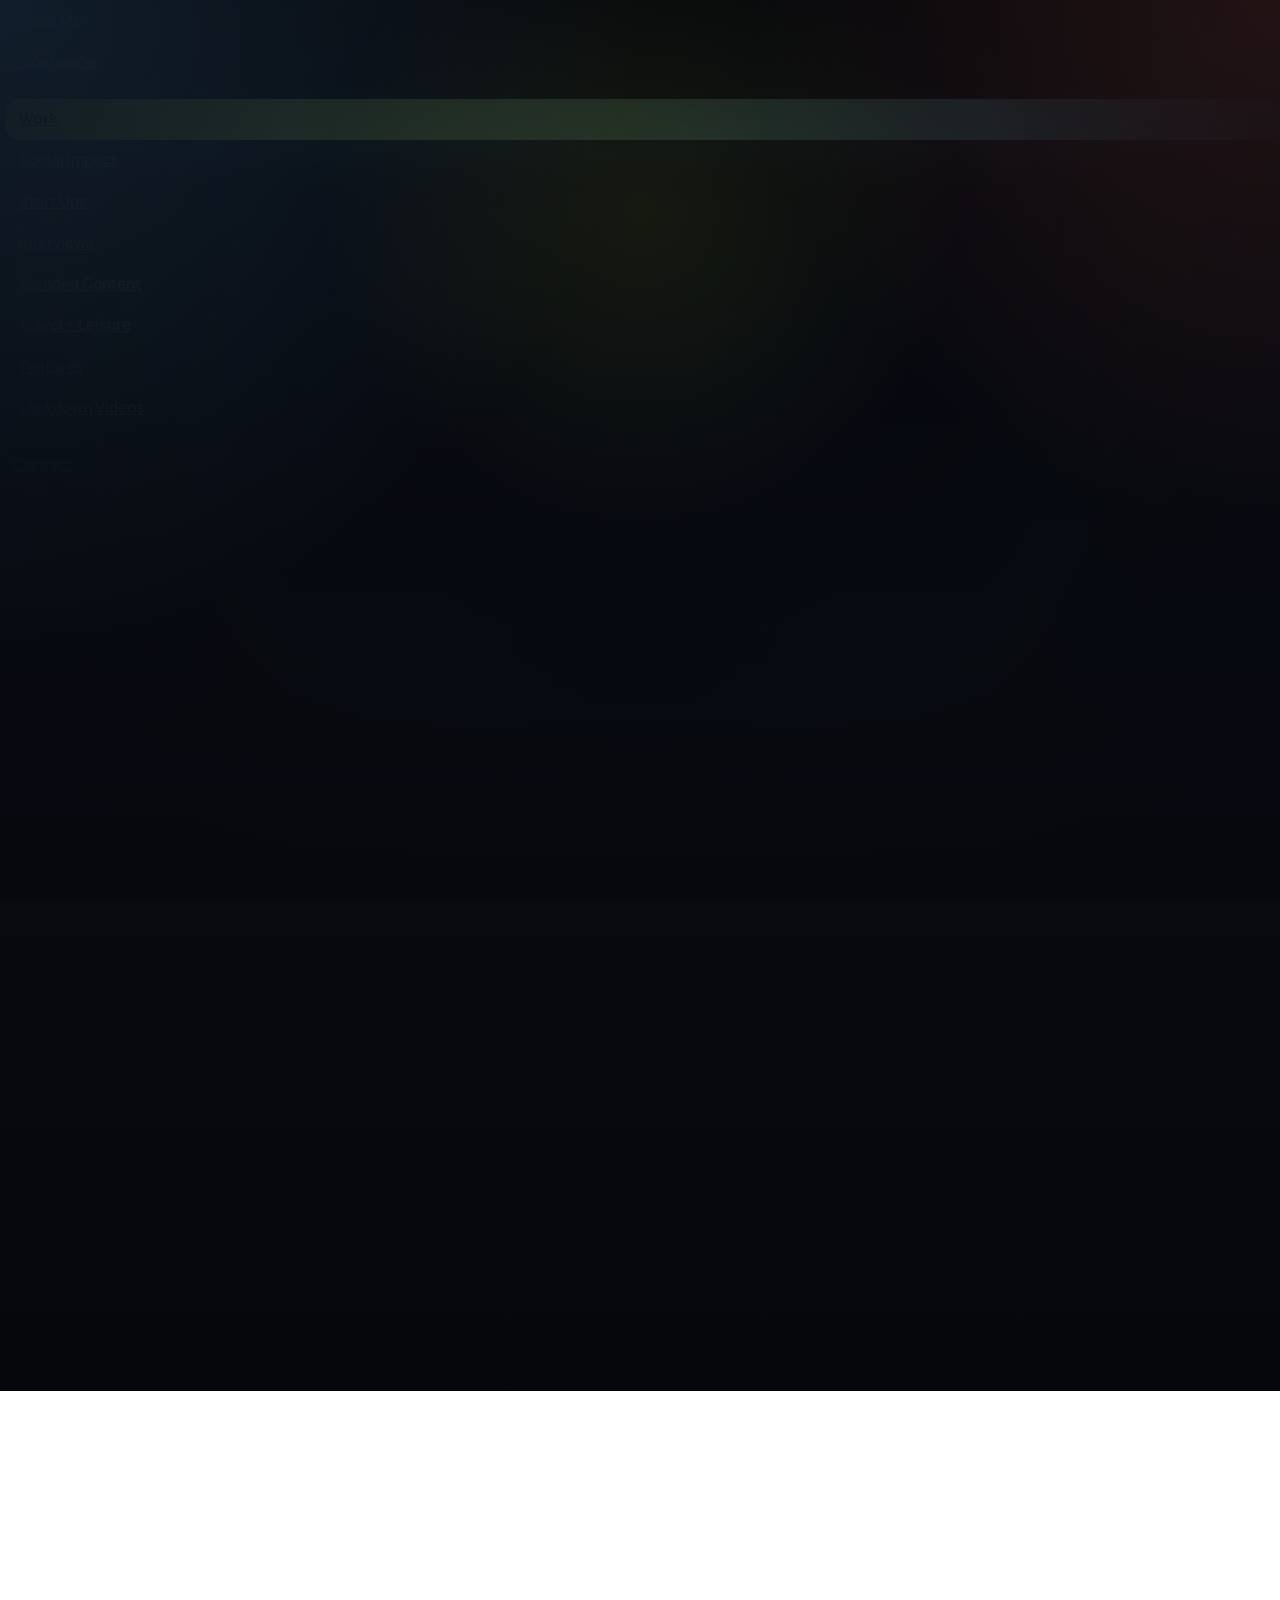
==== index.html @ 8c96d43a "Initial portfolio site" ====
<!doctype html>
<html lang="en">
  <head>
    <meta charset="UTF-8" />
    <meta name="viewport" content="width=device-width, initial-scale=1.0" />
    <title>Nikita Jain Portfolio (Local)</title>
    <meta http-equiv="refresh" content="0; url=/work/" />
    <link rel="stylesheet" href="/custom/custom.css" type="text/css" />
</head>
  <body>
    <p>Redirecting to <a href="/work/">/work/</a>...</p>
  </body>
  <script defer src="/custom/custom.js"></script>
</html>
---- custom/custom.css ----
@import url("https://fonts.googleapis.com/css2?family=Manrope:wght@400;500;600;700;800&family=Syne:wght@500;600;700;800&display=swap");

:root {
  --nj-bg: #06070b;
  --nj-bg-2: #0b0d13;
  --nj-surface: rgba(14, 17, 24, 0.76);
  --nj-surface-strong: rgba(19, 23, 33, 0.94);
  --nj-surface-soft: rgba(255, 255, 255, 0.05);
  --nj-text: #f4f7fb;
  --nj-muted: #a0a9bb;
  --nj-line: rgba(255, 255, 255, 0.1);
  --nj-line-strong: rgba(255, 255, 255, 0.2);
  --nj-lime: #d6ff3f;
  --nj-coral: #ff715d;
  --nj-blue: #57b4ff;
  --nj-gold: #ffd980;
  --nj-shadow: 0 28px 90px rgba(0, 0, 0, 0.42);
  --nj-radius-xl: 32px;
  --nj-radius-lg: 24px;
  --nj-radius-md: 18px;
  --nj-font-display: "Syne", "Avenir Next", "Helvetica Neue", sans-serif;
  --nj-font-body: "Manrope", "Avenir Next", "Helvetica Neue", sans-serif;
  --nj-about-hero-image: url("/custom/assets/about-hero.jpg");
}

*,
*::before,
*::after {
  box-sizing: border-box;
}

html,
body {
  min-height: 100%;
}

html {
  scroll-behavior: smooth;
}

body {
  margin: 0;
  color: var(--nj-text);
  background:
    radial-gradient(circle at top left, rgba(87, 180, 255, 0.16), transparent 34%),
    radial-gradient(circle at top right, rgba(255, 113, 93, 0.14), transparent 28%),
    radial-gradient(circle at 50% 15%, rgba(214, 255, 63, 0.08), transparent 24%),
    linear-gradient(180deg, #07080c 0%, #090c13 45%, #06070b 100%);
  font-family: var(--nj-font-body);
  line-height: 1.55;
  overflow-x: hidden;
}

body::before {
  content: "";
  position: fixed;
  inset: 0;
  background:
    linear-gradient(rgba(255, 255, 255, 0.03) 1px, transparent 1px),
    linear-gradient(90deg, rgba(255, 255, 255, 0.03) 1px, transparent 1px);
  background-size: 88px 88px;
  mask-image: linear-gradient(180deg, rgba(0, 0, 0, 0.35), rgba(0, 0, 0, 0.95));
  opacity: 0.22;
  pointer-events: none;
  z-index: 0;
}

body.nj-preload-lock .site-wrap {
  opacity: 0;
}

body:not(.nj-preload-lock) .site-wrap {
  opacity: 1;
  transition: opacity 320ms ease;
}

html,
body,
button,
input,
select,
textarea {
  font-family: var(--nj-font-body) !important;
}

body * {
  font-family: inherit !important;
}

a {
  color: inherit;
}

img {
  max-width: 100%;
}

.page-background-video {
  position: fixed;
  inset: 0;
  overflow: hidden;
  pointer-events: none;
  z-index: 0;
}

.page-background-video::before {
  content: "";
  position: absolute;
  inset: 0;
  background:
    linear-gradient(180deg, rgba(6, 7, 11, 0.2), rgba(6, 7, 11, 0.86)),
    radial-gradient(circle at center, transparent 28%, rgba(6, 7, 11, 0.74) 100%);
  z-index: 2;
}

.page-background-video::after {
  content: "";
  position: absolute;
  inset: 0;
  background:
    linear-gradient(90deg, rgba(6, 7, 11, 0.64), transparent 22%, transparent 78%, rgba(6, 7, 11, 0.72)),
    linear-gradient(180deg, rgba(6, 7, 11, 0.28), transparent 20%, transparent 80%, rgba(6, 7, 11, 0.8));
  z-index: 3;
}

.nj-bg-video-wall {
  position: absolute;
  inset: -7%;
  display: grid;
  grid-template-columns: repeat(3, minmax(0, 1fr));
  gap: clamp(0.8rem, 1.5vw, 1.2rem);
  transform: rotate(-7deg) scale(1.08);
}

.nj-bg-video-frame {
  position: relative;
  min-height: 54vh;
  border-radius: 30px;
  overflow: hidden;
  border: 1px solid rgba(255, 255, 255, 0.12);
  background: #05060a;
  box-shadow: 0 30px 90px rgba(0, 0, 0, 0.4);
  opacity: 0.52;
  filter: saturate(0.9) contrast(1.05) brightness(0.72);
}

.nj-bg-video-frame:nth-child(2) {
  transform: translateY(9vh);
}

.nj-bg-video-frame:nth-child(3) {
  transform: translateY(18vh);
}

.nj-bg-video-frame iframe {
  position: absolute;
  inset: 0;
  width: 100%;
  height: 100%;
  border: 0;
}

.site-wrap,
.site-container,
.site-content,
main,
.page-container {
  position: relative;
  z-index: 1;
}

.site-container {
  width: 100%;
  max-width: none;
  padding-inline: clamp(10px, 1.7vw, 24px);
}

.site-content {
  width: 100% !important;
  max-width: none !important;
  margin: 0 !important;
  padding: 1rem 0 1.3rem;
  gap: 1rem;
}

.page-container,
.page-content,
.page.standard-modules .modules {
  width: 100%;
  max-width: 100%;
  margin: 0;
  padding: 0;
}

.page.page.standard-modules {
  width: 100%;
  max-width: none;
  background: transparent !important;
  border: 0 !important;
  border-radius: 0 !important;
  box-shadow: none !important;
  padding: 0 !important;
}

.standard-modules .text,
.standard-modules .module-caption-container {
  max-width: 100% !important;
  width: 100% !important;
}

.sidebar-content {
  width: clamp(250px, 24vw, 330px);
  border: 1px solid var(--nj-line);
  border-radius: 30px;
  padding: 1rem 0.9rem;
  background: rgba(8, 10, 15, 0.78);
  backdrop-filter: blur(18px);
  position: sticky;
  top: 1rem;
  align-self: flex-start;
  max-height: calc(100vh - 2rem);
  overflow: auto;
  scrollbar-width: thin;
  box-shadow: var(--nj-shadow);
  z-index: 3;
}

.sidebar-content,
.sidebar-content *,
.js-responsive-nav,
.js-responsive-nav * {
  font-family: var(--nj-font-body) !important;
}

.logo a {
  display: inline-flex;
  align-items: center;
  gap: 0.5rem;
  font-family: var(--nj-font-display) !important;
  text-transform: uppercase;
  letter-spacing: 0.14em;
  font-size: 0.92rem;
  font-weight: 800;
}

.logo a::before {
  content: "";
  width: 0.75rem;
  height: 0.75rem;
  border-radius: 50%;
  background: linear-gradient(135deg, var(--nj-lime), var(--nj-blue));
  box-shadow: 0 0 18px rgba(214, 255, 63, 0.45);
}

.sidebar-content nav .page-title a,
.sidebar-content nav li a,
.js-responsive-nav nav .page-title a,
.js-responsive-nav nav li a {
  display: block;
  color: var(--nj-muted);
  font-size: 0.95rem;
  font-weight: 600;
  line-height: 1.35;
  padding: 0.65rem 0.85rem;
  border-radius: 14px;
  transition: color 180ms ease, background-color 180ms ease, transform 180ms ease, border-color 180ms ease;
}

.sidebar-content nav .page-title a:hover,
.sidebar-content nav li a:hover,
.js-responsive-nav nav .page-title a:hover,
.js-responsive-nav nav li a:hover {
  color: var(--nj-text);
  background: rgba(255, 255, 255, 0.06);
  transform: translateX(3px);
}

.sidebar-content nav a.active,
.js-responsive-nav nav a.active {
  color: #07080c !important;
  font-weight: 800;
  background: linear-gradient(120deg, var(--nj-lime), #a7ffe2 60%, var(--nj-blue));
  box-shadow: 0 16px 40px rgba(87, 180, 255, 0.22);
}

.sidebar-content nav .page-title,
.sidebar-content nav li {
  margin: 0.18rem 0;
}

.sidebar-content nav ul.group {
  margin: 0.55rem 0 0.6rem;
  padding: 0.45rem 0 0.45rem 0.4rem;
  border-left: 1px solid rgba(255, 255, 255, 0.08);
}

.js-responsive-nav nav ul.group {
  padding-left: 0.35rem;
}

.sidebar-content nav a:focus-visible,
.js-responsive-nav nav a:focus-visible,
.nj-button:focus-visible,
.nj-reel-nav:focus-visible,
.nj-reel-launch:focus-visible {
  outline: 2px solid var(--nj-lime);
  outline-offset: 3px;
}

@media (min-width: 1021px) {
  .site-content {
    display: grid !important;
    grid-template-columns: minmax(250px, 0.9fr) minmax(0, 3.1fr);
    align-items: start;
    gap: 1rem;
  }

  .site-content > main {
    min-width: 0;
    height: calc(100vh - 2rem);
    overflow-y: auto;
    overflow-x: visible;
    padding-right: 0.25rem;
    padding-bottom: 1rem;
  }
}

main {
  position: relative;
}

.nj-home-shell,
.page-container {
  display: grid;
  gap: 1rem;
}

.nj-kicker {
  display: inline-flex;
  align-items: center;
  gap: 0.55rem;
  font-size: 0.72rem;
  font-weight: 700;
  text-transform: uppercase;
  letter-spacing: 0.24em;
  color: var(--nj-lime);
}

.nj-kicker::before {
  content: "";
  width: 1.6rem;
  height: 1px;
  background: linear-gradient(90deg, var(--nj-lime), transparent);
}

.nj-button {
  display: inline-flex;
  align-items: center;
  justify-content: center;
  min-height: 48px;
  padding: 0.82rem 1.3rem;
  border: 1px solid var(--nj-line-strong);
  border-radius: 999px;
  background: rgba(255, 255, 255, 0.04);
  color: var(--nj-text);
  text-decoration: none;
  font-size: 0.78rem;
  font-weight: 800;
  letter-spacing: 0.12em;
  text-transform: uppercase;
  transition: transform 180ms ease, border-color 180ms ease, background-color 180ms ease, color 180ms ease;
}

.nj-button:hover {
  transform: translateY(-2px);
  border-color: rgba(255, 255, 255, 0.34);
  background: rgba(255, 255, 255, 0.08);
}

.nj-button-primary {
  color: #06070b;
  border-color: transparent;
  background: linear-gradient(120deg, var(--nj-lime), #8dfecf 62%, var(--nj-blue));
}

.nj-button-primary:hover {
  color: #06070b;
  filter: brightness(0.98);
}

.nj-hero,
.page-header,
.nj-selected-cuts,
.nj-contact-me,
.nj-about-intro,
.nj-about-block,
.project-module-text,
.nj-contact-card,
.module-content-social_icons,
.project-module.module.tree,
.project-cover {
  border: 1px solid var(--nj-line);
  background: var(--nj-surface);
  backdrop-filter: blur(10px);
  box-shadow: var(--nj-shadow);
}

.nj-hero,
.page-header,
.nj-selected-cuts,
.nj-contact-me,
.nj-about-intro {
  border-radius: var(--nj-radius-xl);
}

.nj-hero {
  position: relative;
  overflow: hidden;
  padding: clamp(1.5rem, 4vw, 3rem);
  min-height: min(78vh, 820px);
}

.nj-hero::before,
.page-header::before,
.nj-contact-me::before,
.nj-about-intro::before {
  content: "";
  position: absolute;
  inset: auto auto -20% -8%;
  width: 38%;
  aspect-ratio: 1;
  border-radius: 999px;
  background: radial-gradient(circle, rgba(87, 180, 255, 0.2), transparent 68%);
  pointer-events: none;
}

.nj-hero::after,
.page-header::after,
.nj-contact-me::after,
.nj-about-intro::after {
  content: "";
  position: absolute;
  inset: -8% -10% auto auto;
  width: 40%;
  aspect-ratio: 1;
  border-radius: 999px;
  background: radial-gradient(circle, rgba(255, 113, 93, 0.18), transparent 65%);
  pointer-events: none;
}

.nj-hero-grid {
  position: relative;
  z-index: 1;
  min-height: inherit;
  display: grid;
  grid-template-columns: minmax(0, 1.3fr) minmax(280px, 0.72fr);
  gap: clamp(1rem, 2vw, 2rem);
  align-items: end;
}

.nj-hero-copy {
  max-width: 960px;
}

.nj-hero-tagline {
  margin: 1rem 0 0;
  max-width: 15ch;
  font-family: var(--nj-font-display) !important;
  font-size: clamp(3.2rem, 10vw, 7.4rem);
  font-weight: 800;
  line-height: 0.92;
  letter-spacing: -0.07em;
  text-transform: uppercase;
}

.nj-hero-tagline span {
  color: var(--nj-lime);
}

.nj-hero p {
  margin: 1rem 0 0;
  max-width: 62ch;
  color: var(--nj-muted);
  font-size: clamp(1rem, 1.8vw, 1.14rem);
}

.nj-hero-actions {
  margin-top: 1.4rem;
  display: flex;
  flex-wrap: wrap;
  gap: 0.7rem;
}

.nj-hero-meta {
  margin-top: 1.2rem;
  display: flex;
  flex-wrap: wrap;
  gap: 0.6rem;
}

.nj-hero-meta span {
  display: inline-flex;
  align-items: center;
  min-height: 40px;
  padding: 0.55rem 0.9rem;
  border-radius: 999px;
  border: 1px solid rgba(255, 255, 255, 0.12);
  background: rgba(255, 255, 255, 0.05);
  font-size: 0.78rem;
  font-weight: 700;
  color: #d8dfec;
}

.nj-hero-panel {
  position: relative;
  z-index: 1;
  align-self: stretch;
  display: grid;
  gap: 1rem;
  padding: 1.3rem;
  border-radius: 28px;
  border: 1px solid rgba(255, 255, 255, 0.14);
  background:
    linear-gradient(180deg, rgba(255, 255, 255, 0.09), rgba(255, 255, 255, 0.03)),
    rgba(10, 12, 17, 0.84);
}

.nj-hero-panel__eyebrow,
.nj-proof-card__label,
.nj-marquee__track span,
.nj-contact-me__tag {
  font-size: 0.72rem;
  font-weight: 800;
  text-transform: uppercase;
  letter-spacing: 0.16em;
}

.nj-hero-panel__eyebrow,
.nj-contact-me__tag {
  color: var(--nj-gold);
}

.nj-hero-panel__title {
  margin: 0;
  font-family: var(--nj-font-display) !important;
  font-size: clamp(1.6rem, 3vw, 2.4rem);
  font-weight: 700;
  line-height: 1;
  letter-spacing: -0.04em;
  text-transform: uppercase;
}

.nj-hero-panel__list {
  display: grid;
  gap: 0.75rem;
  margin: 0;
  padding: 0;
  list-style: none;
}

.nj-hero-panel__list li {
  display: grid;
  gap: 0.18rem;
  padding-top: 0.75rem;
  border-top: 1px solid rgba(255, 255, 255, 0.08);
}

.nj-hero-panel__list strong {
  font-size: 0.88rem;
  font-weight: 800;
  letter-spacing: 0.08em;
  text-transform: uppercase;
}

.nj-hero-panel__list span {
  color: var(--nj-muted);
  font-size: 0.92rem;
}

.nj-marquee {
  overflow: hidden;
  border-radius: 999px;
  border: 1px solid var(--nj-line);
  background: rgba(255, 255, 255, 0.04);
}

.nj-marquee__track {
  display: flex;
  gap: 1.3rem;
  white-space: nowrap;
  padding: 0.9rem 1.2rem;
  animation: nj-marquee 24s linear infinite;
}

.nj-marquee__track span {
  color: #dce3f2;
}

.nj-marquee__track span::after {
  content: " /";
  margin-left: 1.3rem;
  color: rgba(255, 255, 255, 0.28);
}

@keyframes nj-marquee {
  from {
    transform: translateX(0);
  }

  to {
    transform: translateX(-50%);
  }
}

.nj-proof-grid {
  display: grid;
  grid-template-columns: repeat(4, minmax(0, 1fr));
  gap: 1rem;
}

.nj-proof-card {
  min-height: 180px;
  padding: 1.2rem;
  border-radius: 24px;
  border: 1px solid var(--nj-line);
  background: rgba(255, 255, 255, 0.04);
  box-shadow: var(--nj-shadow);
}

.nj-proof-card:nth-child(2) {
  background:
    linear-gradient(180deg, rgba(255, 113, 93, 0.08), transparent),
    rgba(255, 255, 255, 0.04);
}

.nj-proof-card:nth-child(3) {
  background:
    linear-gradient(180deg, rgba(87, 180, 255, 0.08), transparent),
    rgba(255, 255, 255, 0.04);
}

.nj-proof-card:nth-child(4) {
  background:
    linear-gradient(180deg, rgba(214, 255, 63, 0.08), transparent),
    rgba(255, 255, 255, 0.04);
}

.nj-proof-card strong {
  display: block;
  margin-top: 0.7rem;
  font-family: var(--nj-font-display) !important;
  font-size: clamp(2rem, 5vw, 3.4rem);
  font-weight: 800;
  line-height: 0.92;
  letter-spacing: -0.05em;
  text-transform: uppercase;
}

.nj-proof-card p {
  margin: 0.75rem 0 0;
  color: var(--nj-muted);
  font-size: 0.96rem;
}

.nj-cover-gallery,
.nj-selected-cuts {
  display: grid;
  gap: 1.1rem;
}

.nj-section-intro {
  display: flex;
  align-items: end;
  justify-content: space-between;
  gap: 1rem;
}

.nj-section-intro h2 {
  margin: 0;
  max-width: 10ch;
  font-family: var(--nj-font-display) !important;
  font-size: clamp(2rem, 5vw, 4.3rem);
  font-weight: 800;
  line-height: 0.94;
  letter-spacing: -0.06em;
  text-transform: uppercase;
}

.nj-section-intro p {
  max-width: 34rem;
  margin: 0;
  color: var(--nj-muted);
}

.nj-cover-grid {
  display: grid !important;
  grid-template-columns: repeat(12, minmax(0, 1fr));
  gap: 1rem;
}

.project-cover {
  position: relative;
  display: block !important;
  min-height: 320px;
  height: 100%;
  overflow: hidden;
  border-radius: 26px;
  text-decoration: none;
  grid-column: span 4;
  transition: transform 220ms ease, border-color 220ms ease, box-shadow 220ms ease;
}

.project-cover:nth-child(1),
.project-cover:nth-child(4) {
  grid-column: span 7;
}

.project-cover:nth-child(2),
.project-cover:nth-child(3) {
  grid-column: span 5;
}

.project-cover:nth-child(n + 5) {
  min-height: 280px;
}

.project-cover:hover {
  transform: translateY(-5px);
  border-color: rgba(255, 255, 255, 0.22);
}

.cover-image-wrap,
.cover-image,
.cover,
.project-cover .cover__img {
  width: 100%;
  height: 100%;
}

.cover-image,
.cover {
  min-height: inherit;
}

.project-cover .cover__img {
  display: block;
  object-fit: cover;
  transition: transform 520ms ease, filter 520ms ease;
}

.project-cover::before {
  content: "";
  position: absolute;
  inset: 0;
  background:
    linear-gradient(180deg, transparent 22%, rgba(4, 5, 8, 0.2) 45%, rgba(4, 5, 8, 0.86) 100%),
    linear-gradient(135deg, rgba(87, 180, 255, 0.22), transparent 45%, rgba(255, 113, 93, 0.18));
  z-index: 1;
}

.project-cover:hover .cover__img {
  transform: scale(1.06);
  filter: saturate(1.05);
}

.project-cover .details-wrap {
  position: absolute;
  inset: auto 0 0;
  z-index: 2;
  padding: 1.1rem;
}

.project-cover .details {
  display: flex;
  align-items: end;
  justify-content: space-between;
  gap: 0.8rem;
}

.project-cover .details-inner {
  display: grid;
  gap: 0.35rem;
}

.project-cover .title {
  font-family: var(--nj-font-display) !important;
  font-size: clamp(1.3rem, 2.8vw, 2.2rem);
  font-weight: 700;
  line-height: 0.96;
  letter-spacing: -0.04em;
  text-transform: uppercase;
}

.project-cover .date {
  display: inline-flex;
  align-items: center;
  align-self: start;
  padding: 0.4rem 0.65rem;
  border-radius: 999px;
  background: rgba(255, 255, 255, 0.08);
  color: #dce3ef;
  font-size: 0.68rem;
  font-weight: 800;
  letter-spacing: 0.14em;
  text-transform: uppercase;
}

.nj-selected-cuts {
  padding: 1.35rem;
}

.nj-reel-top {
  display: flex;
  justify-content: space-between;
  align-items: end;
  gap: 0.8rem;
}

.nj-reel-controls {
  display: flex;
  gap: 0.5rem;
}

.nj-reel-nav {
  appearance: none;
  width: 44px;
  height: 44px;
  border: 1px solid var(--nj-line-strong);
  border-radius: 999px;
  background: rgba(255, 255, 255, 0.05);
  color: var(--nj-text);
  cursor: pointer;
  font-size: 1.1rem;
  transition: transform 180ms ease, background-color 180ms ease, border-color 180ms ease;
}

.nj-reel-nav:hover {
  transform: translateY(-2px);
  background: rgba(255, 255, 255, 0.1);
  border-color: rgba(255, 255, 255, 0.28);
}

.nj-reel-nav:disabled {
  opacity: 0.38;
  cursor: not-allowed;
  transform: none;
}

.nj-reel-row {
  display: grid;
  grid-auto-flow: column;
  grid-auto-columns: minmax(340px, 38vw);
  gap: 1rem;
  overflow-x: auto;
  overscroll-behavior-x: contain;
  scroll-snap-type: x mandatory;
  padding: 0.15rem 0 0.2rem;
  scrollbar-width: thin;
}

.nj-reel-card {
  scroll-snap-align: start;
  border-radius: 24px;
  overflow: hidden;
  border: 1px solid var(--nj-line);
  background: rgba(255, 255, 255, 0.04);
  box-shadow: var(--nj-shadow);
}

.nj-reel-media {
  aspect-ratio: 16 / 10;
  background: #05060a;
  position: relative;
  overflow: hidden;
}

.nj-reel-launch {
  border: 0;
  background: transparent;
  cursor: pointer;
  padding: 0;
  width: 100%;
  height: 100%;
  position: relative;
  display: block;
}

.nj-reel-launch img {
  width: 100%;
  height: 100%;
  object-fit: cover;
  display: block;
  transform: scale(1.02);
  transition: transform 260ms ease, filter 260ms ease;
}

.nj-reel-launch::after {
  content: "";
  position: absolute;
  inset: 0;
  background:
    linear-gradient(180deg, rgba(5, 6, 10, 0.1), rgba(5, 6, 10, 0.78)),
    linear-gradient(135deg, rgba(87, 180, 255, 0.2), transparent 42%, rgba(255, 113, 93, 0.18));
}

.nj-reel-play {
  position: absolute;
  z-index: 2;
  left: 50%;
  top: 50%;
  transform: translate(-50%, -50%);
  width: 66px;
  height: 66px;
  border-radius: 50%;
  border: 1px solid rgba(255, 255, 255, 0.52);
  background: rgba(8, 10, 16, 0.56);
  color: #fff;
  display: inline-flex;
  align-items: center;
  justify-content: center;
  font-size: 1.2rem;
  backdrop-filter: blur(12px);
}

.nj-reel-launch:hover img {
  transform: scale(1.08);
  filter: saturate(1.08);
}

.nj-reel-iframe {
  width: 100%;
  height: 100%;
  border: 0;
  display: block;
}

.nj-reel-copy {
  display: grid;
  gap: 0.45rem;
  padding: 1rem 1rem 1.15rem;
}

.nj-reel-copy h3 {
  margin: 0;
  font-family: var(--nj-font-display) !important;
  font-size: 1.35rem;
  font-weight: 700;
  line-height: 0.96;
  letter-spacing: -0.04em;
  text-transform: uppercase;
}

.nj-reel-copy p {
  margin: 0;
  color: var(--nj-muted);
  font-size: 0.95rem;
}

.nj-contact-me {
  position: relative;
  overflow: hidden;
  padding: clamp(1.5rem, 4vw, 2.6rem);
}

.nj-contact-me h2 {
  margin: 0.5rem 0 0;
  max-width: 12ch;
  font-family: var(--nj-font-display) !important;
  font-size: clamp(2.2rem, 5vw, 4.6rem);
  font-weight: 800;
  line-height: 0.94;
  letter-spacing: -0.06em;
  text-transform: uppercase;
}

.nj-contact-me p {
  margin: 0.9rem 0 0;
  max-width: 36rem;
  color: var(--nj-muted);
  font-size: 1rem;
}

.nj-contact-me__actions {
  margin-top: 1.2rem;
  display: flex;
  flex-wrap: wrap;
  gap: 0.7rem;
}

.page-header {
  position: relative;
  overflow: hidden;
  margin: 0 0 0.1rem;
  padding: clamp(1.4rem, 3.6vw, 2.3rem);
}

.page-header .title {
  margin: 0;
  max-width: 10ch;
  font-family: var(--nj-font-display) !important;
  font-size: clamp(2.5rem, 7vw, 5.8rem);
  font-weight: 800;
  line-height: 0.92;
  letter-spacing: -0.06em;
  text-transform: uppercase;
  overflow-wrap: anywhere;
}

.page-header .description {
  margin: 0.8rem 0 0;
  max-width: 42rem;
  color: var(--nj-muted);
  font-size: 1rem;
}

body.page-experience .page-header::after {
  content: "14+ YEARS";
  position: absolute;
  right: clamp(1rem, 2.2vw, 2rem);
  bottom: clamp(1rem, 2vw, 1.4rem);
  font-family: var(--nj-font-display) !important;
  font-size: clamp(1.2rem, 2.4vw, 2rem);
  font-weight: 800;
  letter-spacing: 0.1em;
  color: rgba(214, 255, 63, 0.52);
}

body.page-interviews .page-header::after {
  content: "VOICE / DEPTH";
  position: absolute;
  right: clamp(1rem, 2.2vw, 2rem);
  bottom: clamp(1rem, 2vw, 1.4rem);
  font-family: var(--nj-font-display) !important;
  font-size: clamp(1.1rem, 2.2vw, 1.8rem);
  font-weight: 800;
  letter-spacing: 0.12em;
  color: rgba(255, 217, 128, 0.5);
}

body.page-contact .page-header::after {
  content: "BOOKINGS OPEN";
  position: absolute;
  right: clamp(1rem, 2.2vw, 2rem);
  bottom: clamp(1rem, 2vw, 1.4rem);
  font-family: var(--nj-font-display) !important;
  font-size: clamp(1rem, 2vw, 1.6rem);
  font-weight: 800;
  letter-spacing: 0.14em;
  color: rgba(87, 180, 255, 0.54);
}

#project-modules {
  display: grid;
  gap: 1rem;
}

.project-module-text {
  border-radius: 24px;
  padding: 1.1rem 1.15rem;
  border-bottom: 0;
}

.project-module-text:last-child {
  border-bottom: 0;
}

body.page-experience #project-modules {
  position: relative;
  gap: 1rem;
  padding-left: 1.4rem;
}

body.page-experience #project-modules::before {
  content: "";
  position: absolute;
  left: 0.45rem;
  top: 0.45rem;
  bottom: 0.45rem;
  width: 2px;
  border-radius: 999px;
  background: linear-gradient(180deg, var(--nj-lime), var(--nj-blue), var(--nj-coral));
  opacity: 0.7;
}

body.page-experience .project-module-text {
  position: relative;
  padding: 1.25rem 1.25rem 1.25rem 1.35rem;
  margin-left: 0.85rem;
}

body.page-experience .project-module-text::before {
  content: "";
  position: absolute;
  left: -1.55rem;
  top: 1.35rem;
  width: 12px;
  height: 12px;
  border-radius: 50%;
  border: 2px solid var(--nj-lime);
  background: #07080c;
  box-shadow: 0 0 0 7px rgba(214, 255, 63, 0.12);
}

body.page-experience .project-module-text .module-text {
  display: grid;
  gap: 0.28rem;
}

body.page-experience .project-module-text .module-text > div:first-child {
  font-family: var(--nj-font-display) !important;
  font-size: clamp(1.15rem, 2vw, 1.45rem);
  font-weight: 700;
  line-height: 1.05 !important;
  letter-spacing: -0.03em;
  text-transform: uppercase;
}

body.page-experience .project-module-text .module-text > div:nth-child(2) {
  margin-bottom: 0.2rem;
  color: var(--nj-gold);
  font-size: 0.8rem;
  font-weight: 800;
  letter-spacing: 0.12em;
  text-transform: uppercase;
  line-height: 1.35 !important;
}

body.page-experience .project-module-text .module-text > div:nth-child(n + 4) {
  color: var(--nj-muted);
  font-size: 0.96rem;
  line-height: 1.55 !important;
}

.project-module.module.tree {
  padding: 1rem;
  border-radius: 28px;
}

.project-module.module.tree .tree-wrapper {
  display: grid;
  grid-template-columns: repeat(2, minmax(0, 1fr));
  gap: 1rem;
  align-items: stretch;
}

.project-module.module.tree .tree-child-wrapper {
  display: grid;
  gap: 1rem;
  min-width: 0;
}

.project-module-embed {
  transition: transform 200ms ease;
}

.project-module-embed:hover {
  transform: translateY(-4px);
}

.project-module-embed .embed-dimensions {
  width: 100% !important;
  max-width: none !important;
  max-height: none !important;
  margin: 0 !important;
}

.project-module-embed .embed-aspect-ratio {
  padding-bottom: 56.25% !important;
  height: 0 !important;
  position: relative !important;
  border-radius: 22px;
  overflow: hidden;
  border: 1px solid rgba(255, 255, 255, 0.1);
  background: #05060a;
  box-shadow: var(--nj-shadow);
}

.project-module-embed .embed-aspect-ratio::after {
  content: "";
  position: absolute;
  inset: 0;
  pointer-events: none;
  background:
    linear-gradient(180deg, transparent 52%, rgba(5, 6, 10, 0.22) 100%),
    linear-gradient(135deg, rgba(87, 180, 255, 0.12), transparent 42%, rgba(255, 113, 93, 0.1));
}

.project-module-embed .embed-content {
  position: absolute !important;
  inset: 0 !important;
  width: 100% !important;
  height: 100% !important;
  border: 0;
}

.nj-about-intro {
  margin-bottom: 0;
  position: relative;
  overflow: hidden;
  padding: clamp(1.4rem, 4vw, 2.4rem);
}

.nj-about-identity {
  position: relative;
  z-index: 1;
  display: grid;
  justify-items: center;
  text-align: center;
  gap: 1rem;
}

.nj-about-photo {
  margin: 0;
  width: clamp(240px, 28vw, 340px);
  max-width: 100%;
  aspect-ratio: 4 / 5;
  border-radius: 26px;
  overflow: hidden;
  border: 1px solid rgba(255, 255, 255, 0.12);
  background: #05060a;
  box-shadow: var(--nj-shadow);
}

.nj-about-photo img {
  width: 100%;
  height: 100%;
  object-fit: cover;
  object-position: center 25%;
  display: block;
}

.nj-about-name h1 {
  margin: 0.5rem 0 0;
  font-family: var(--nj-font-display) !important;
  font-weight: 800;
  font-size: clamp(2.8rem, 7vw, 6rem);
  line-height: 0.92;
  letter-spacing: -0.06em;
  text-transform: uppercase;
  overflow-wrap: anywhere;
}

.nj-about-name p {
  margin: 0.8rem auto 0;
  max-width: 40rem;
  color: var(--nj-muted);
  line-height: 1.6;
  overflow-wrap: anywhere;
}

.nj-chip-list {
  margin-top: 1rem;
  display: flex;
  flex-wrap: wrap;
  gap: 0.55rem;
  justify-content: center;
  padding: 0;
}

.nj-chip-list span {
  display: inline-flex;
  align-items: center;
  min-height: 40px;
  border: 1px solid rgba(255, 255, 255, 0.12);
  border-radius: 999px;
  padding: 0.4rem 0.75rem;
  font-size: 0.68rem;
  font-weight: 800;
  letter-spacing: 0.12em;
  text-transform: uppercase;
  color: #d8dfed;
  background: rgba(255, 255, 255, 0.05);
}

.nj-about-sections {
  display: grid;
  grid-template-columns: repeat(12, minmax(0, 1fr));
  gap: 1rem;
  margin: 0;
}

.nj-about-block {
  grid-column: span 6;
  min-height: 210px;
  padding: 1.15rem 1.15rem 1.2rem;
  border-radius: 24px;
}

.nj-about-block:nth-child(3n + 2) {
  background:
    linear-gradient(180deg, rgba(255, 113, 93, 0.08), transparent),
    var(--nj-surface);
}

.nj-about-block:nth-child(3n + 3) {
  background:
    linear-gradient(180deg, rgba(87, 180, 255, 0.08), transparent),
    var(--nj-surface);
}

.nj-about-block h3 {
  margin: 0 0 0.5rem;
  font-family: var(--nj-font-display) !important;
  font-size: 1.45rem;
  font-weight: 700;
  line-height: 1;
  letter-spacing: -0.04em;
  text-transform: uppercase;
}

.nj-about-block p {
  margin: 0;
  color: var(--nj-muted);
  font-size: 0.96rem;
  line-height: 1.6;
}

.nj-contact-card {
  border-radius: 24px;
  padding: 1.3rem;
}

.nj-contact-card p {
  margin: 0;
  color: var(--nj-muted);
  font-size: 1rem;
}

.nj-contact-links {
  margin-top: 0.8rem;
  display: grid;
  gap: 0.35rem;
}

.nj-contact-links a {
  text-decoration: none;
  font-family: var(--nj-font-display) !important;
  font-size: clamp(1.2rem, 3vw, 2rem);
  font-weight: 700;
  line-height: 1.02;
  letter-spacing: -0.04em;
}

.module-content-social_icons {
  border-radius: 24px;
  padding: 1.2rem;
}

.social ul {
  display: flex;
  flex-wrap: wrap;
  gap: 0.65rem;
  margin: 0;
  padding: 0;
  list-style: none;
}

.social a {
  display: inline-flex;
  align-items: center;
  justify-content: center;
  width: 48px;
  height: 48px;
  border-radius: 50%;
  border: 1px solid rgba(255, 255, 255, 0.12);
  background: rgba(255, 255, 255, 0.05);
  transition: transform 180ms ease, background-color 180ms ease, border-color 180ms ease;
}

.social a:hover {
  transform: translateY(-2px);
  background: rgba(255, 255, 255, 0.1);
  border-color: rgba(255, 255, 255, 0.2);
}

.social .icon {
  width: 20px;
  height: 20px;
  fill: currentColor;
}

.site-content > main .standard-modules .text,
.site-content > main .standard-modules .module-caption-container,
.site-content > main .nj-about-block p,
.site-content > main .nj-about-name p {
  max-width: none !important;
  width: 100%;
  overflow-wrap: break-word;
}

.standard-modules .rich-text .title,
.standard-modules .rich-text .sub-title,
.standard-modules .rich-text .main-text,
.standard-modules .rich-text div,
.standard-modules .rich-text p {
  line-height: 1.55 !important;
  overflow-wrap: anywhere;
}

.nj-reveal {
  opacity: 0;
  transform: translateY(24px);
  transition:
    opacity 700ms cubic-bezier(0.22, 1, 0.36, 1),
    transform 700ms cubic-bezier(0.22, 1, 0.36, 1);
}

.nj-reveal.nj-in {
  opacity: 1;
  transform: translateY(0);
}

.back-to-top,
.back-to-top-fixed,
.site-footer {
  display: none !important;
}

@media (min-width: 1200px) {
  .nj-about-identity {
    grid-template-columns: minmax(260px, 340px) minmax(0, 1fr);
    align-items: center;
    justify-items: stretch;
    text-align: left;
    gap: 1.5rem;
  }

  .nj-about-name p {
    margin-left: 0;
  }

  .nj-about-name .nj-kicker {
    justify-content: flex-start;
  }

  .nj-chip-list,
  .nj-about-intro .nj-hero-actions {
    justify-content: flex-start;
  }
}

@media (max-width: 1200px) {
  .nj-proof-grid {
    grid-template-columns: repeat(2, minmax(0, 1fr));
  }
}

@media (max-width: 1020px) {
  .site-content {
    display: block !important;
    padding-top: 0.6rem;
  }

  .sidebar-content {
    display: none;
  }

  .site-content > main {
    height: auto;
    overflow: visible;
    padding-right: 0;
  }

  .nj-bg-video-wall {
    grid-template-columns: repeat(2, minmax(0, 1fr));
    transform: rotate(-5deg) scale(1.05);
  }

  .nj-bg-video-frame:nth-child(3) {
    display: none;
  }

  .nj-hero {
    min-height: auto;
  }

  .nj-hero-grid {
    grid-template-columns: minmax(0, 1fr);
  }

  .nj-section-intro,
  .nj-reel-top {
    flex-direction: column;
    align-items: flex-start;
  }

  .nj-section-intro h2,
  .page-header .title {
    max-width: none;
  }

  .nj-cover-grid {
    grid-template-columns: repeat(2, minmax(0, 1fr));
  }

  .project-cover,
  .project-cover:nth-child(1),
  .project-cover:nth-child(2),
  .project-cover:nth-child(3),
  .project-cover:nth-child(4) {
    grid-column: span 1;
  }

  .nj-about-block {
    grid-column: span 12;
    min-height: auto;
  }
}

@media (max-width: 720px) {
  body::before {
    background-size: 56px 56px;
  }

  .site-container {
    padding-inline: 10px;
  }

  .nj-bg-video-wall {
    grid-template-columns: 1fr;
    inset: -4%;
    transform: rotate(-4deg) scale(1.03);
  }

  .nj-bg-video-frame:nth-child(n + 2) {
    display: none;
  }

  .nj-marquee {
    border-radius: 22px;
  }

  .nj-proof-grid {
    grid-template-columns: 1fr;
  }

  .nj-reel-row {
    grid-auto-columns: minmax(280px, 86vw);
  }

  .nj-cover-grid {
    grid-template-columns: 1fr;
  }

  .project-cover {
    min-height: 260px;
    grid-column: auto;
  }

  .project-module.module.tree {
    padding: 0.85rem;
  }

  .project-module.module.tree .tree-wrapper {
    grid-template-columns: 1fr;
  }

  body.page-experience #project-modules {
    padding-left: 1rem;
  }

  body.page-experience .project-module-text {
    margin-left: 0.55rem;
  }

  body.page-experience .project-module-text::before {
    left: -1.22rem;
  }

  .nj-contact-links a {
    font-size: 1.1rem;
  }
}

@media (prefers-reduced-motion: reduce) {
  html {
    scroll-behavior: auto;
  }

  .nj-reveal,
  .nj-marquee__track,
  .project-cover,
  .nj-reel-nav,
  .nj-button,
  .social a,
  .project-module-embed,
  .nj-reel-launch img {
    animation: none !important;
    transition: none !important;
    transform: none !important;
  }

  .nj-reveal {
    opacity: 1;
  }
}
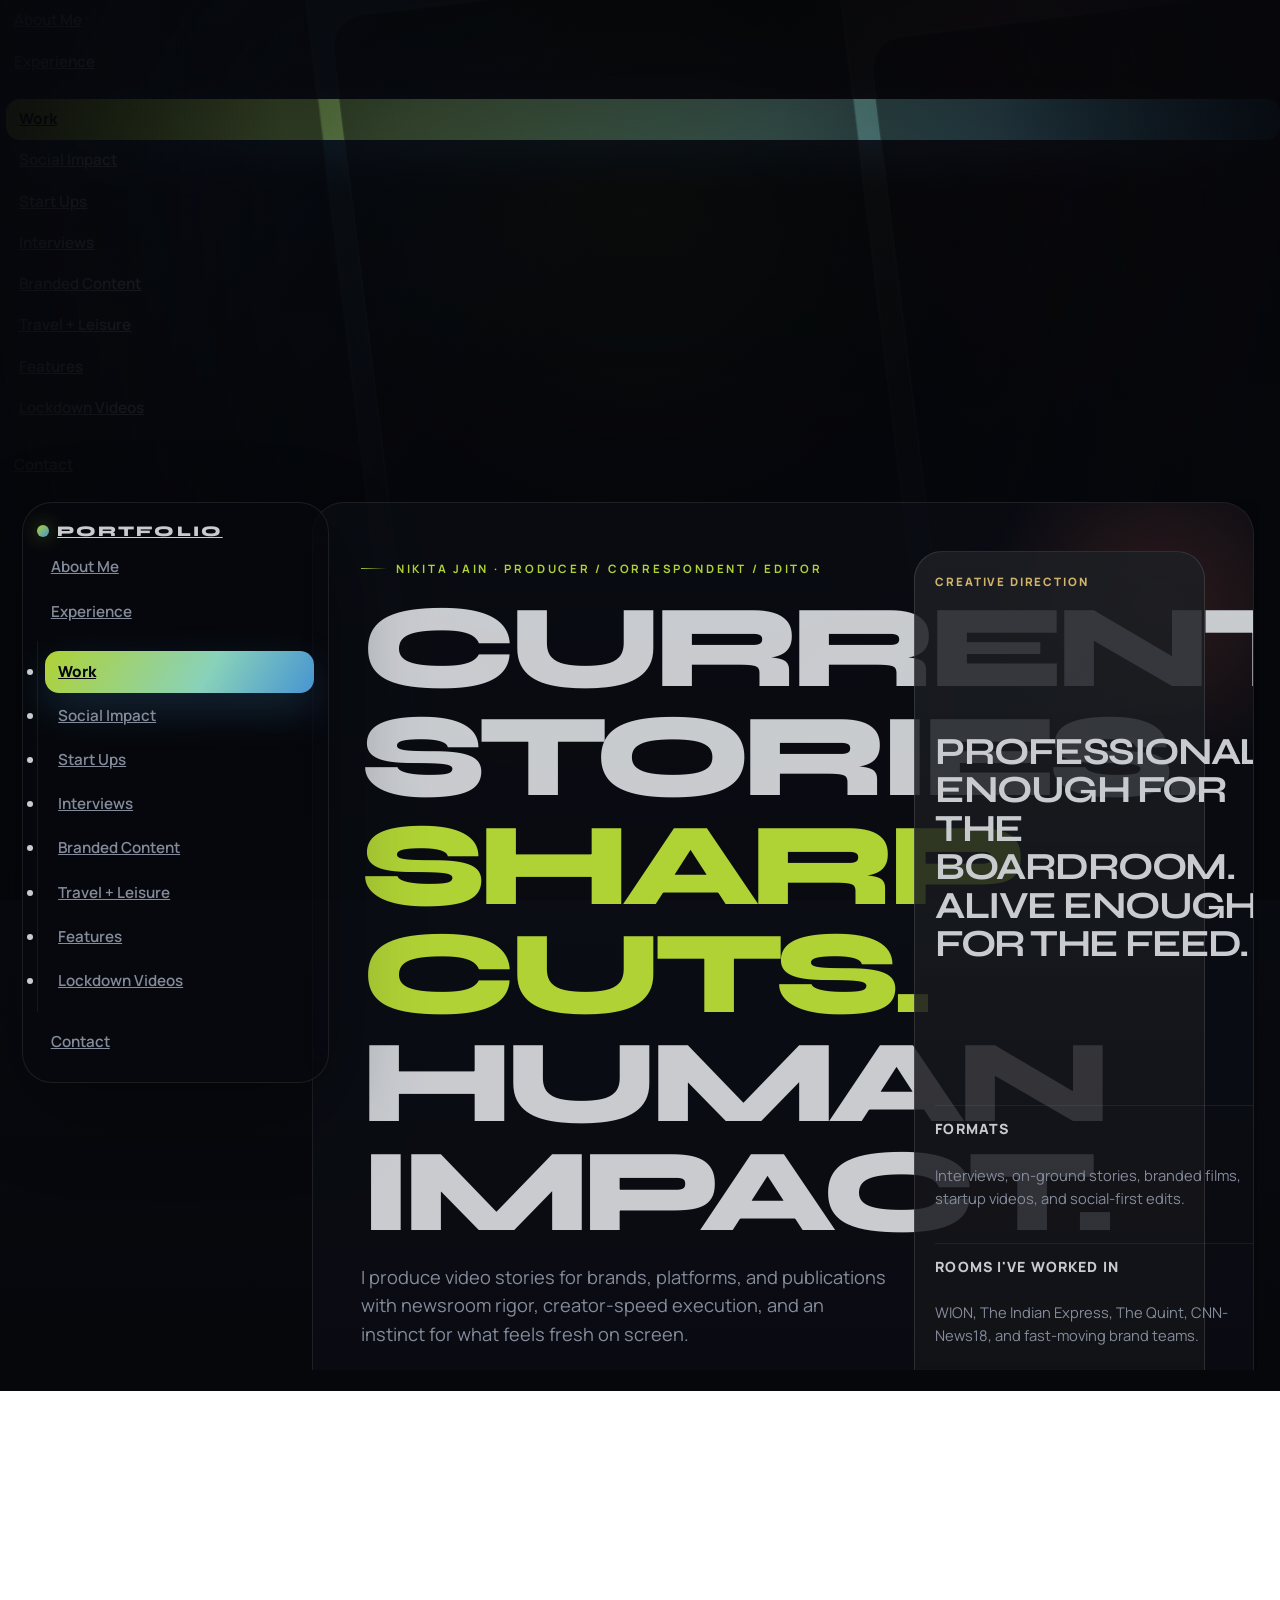
==== commit 41fb9219: "Prepare site for GitHub Pages" ====
--- a/index.html
+++ b/index.html
@@ -3,7 +3,7 @@
   <head>
     <meta charset="UTF-8" />
     <meta name="viewport" content="width=device-width, initial-scale=1.0" />
-    <title>Nikita Jain Portfolio (Local)</title>
+    <title>Nikita Jain Portfolio</title>
     <meta http-equiv="refresh" content="0; url=/work/" />
     <link rel="stylesheet" href="/custom/custom.css" type="text/css" />
 </head>
